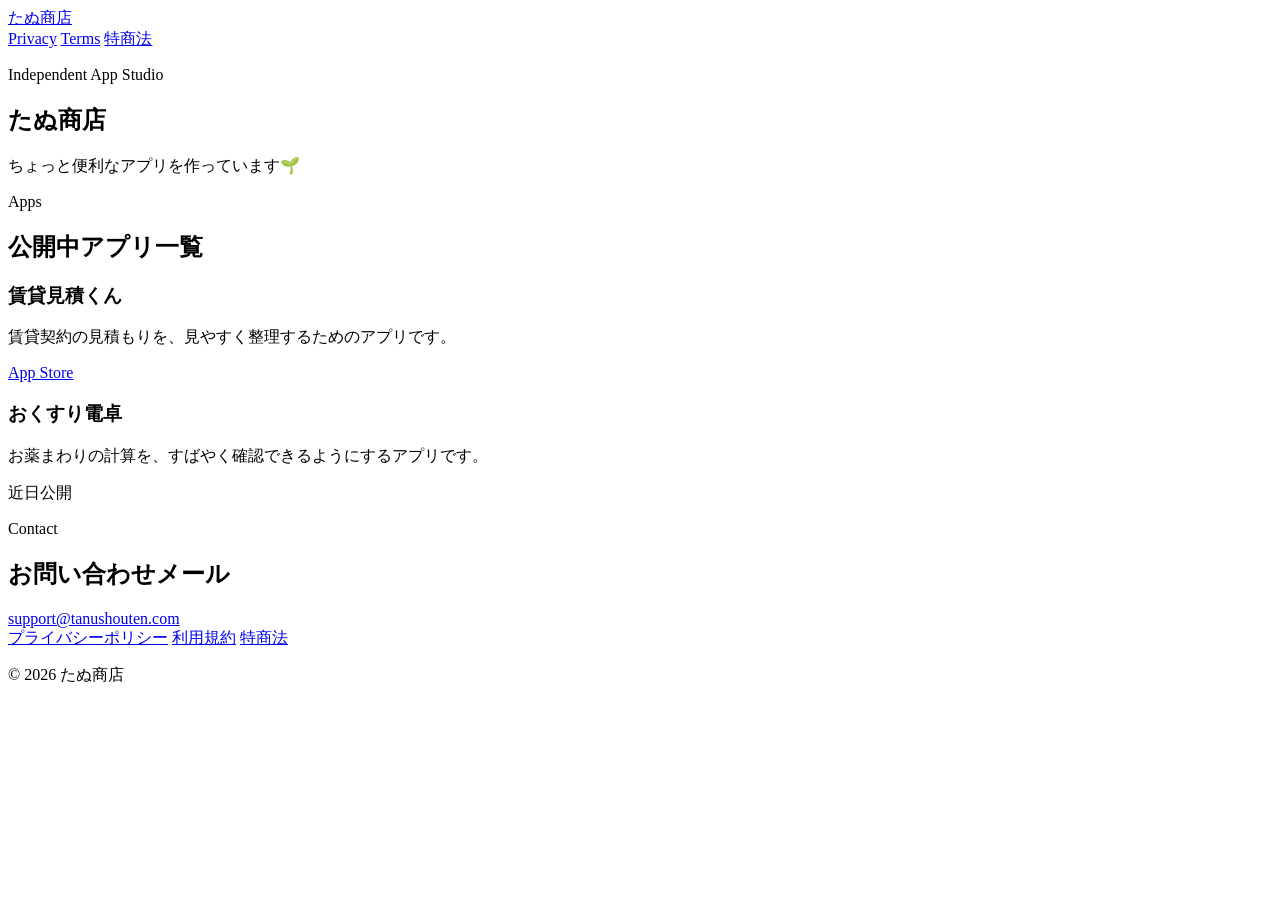
==== index.html @ c178c535 "Create index.html" ====
<!doctype html>
<html lang="ja">
  <head>
    <meta charset="utf-8">
    <meta name="viewport" content="width=device-width, initial-scale=1">
    <meta name="description" content="たぬ商店は、ちょっと便利なアプリを作っている個人開発者のサイトです。">
    <title>たぬ商店</title>
    <link rel="canonical" href="https://tanushouten.com/">
    <link rel="stylesheet" href="/assets/styles.css">
    <script src="/assets/script.js" defer></script>
  </head>
  <body>
    <header class="site-header">
      <a class="site-logo" href="/" aria-label="たぬ商店 トップへ">たぬ商店</a>
      <nav class="site-nav" aria-label="メインナビゲーション">
        <a href="/privacy/">Privacy</a>
        <a href="/terms/">Terms</a>
        <a href="/tokushoho/">特商法</a>
      </nav>
    </header>

    <main>
      <section class="hero section">
        <div class="hero-copy">
          <p class="eyebrow">Independent App Studio</p>
          <h1>たぬ商店</h1>
          <p class="lead">ちょっと便利なアプリを作っています🌱</p>
        </div>
      </section>

      <section class="section app-section" aria-labelledby="apps-title">
        <div class="section-heading">
          <p class="eyebrow">Apps</p>
          <h2 id="apps-title">公開中アプリ一覧</h2>
        </div>

        <div class="app-list">
          <article class="app-card">
            <div>
              <h3>賃貸見積くん</h3>
              <p>賃貸契約の見積もりを、見やすく整理するためのアプリです。</p>
            </div>
            <a class="button" href="https://apps.apple.com/jp/search?term=%E8%B3%83%E8%B2%B8%E8%A6%8B%E7%A9%8D%E3%81%8F%E3%82%93" aria-label="賃貸見積くんをApp Storeで見る">App Store</a>
          </article>

          <article class="app-card">
            <div>
              <h3>おくすり電卓</h3>
              <p>お薬まわりの計算を、すばやく確認できるようにするアプリです。</p>
            </div>
            <span class="status">近日公開</span>
          </article>
        </div>
      </section>

      <section class="section contact-section" aria-labelledby="contact-title">
        <div class="contact-box">
          <div>
            <p class="eyebrow">Contact</p>
            <h2 id="contact-title">お問い合わせメール</h2>
          </div>
          <a class="mail-link" data-mail-user="support" data-mail-domain="tanushouten.com" href="#">support@tanushouten.com</a>
        </div>
      </section>
    </main>

    <footer class="site-footer">
      <nav aria-label="フッターナビゲーション">
        <a href="/privacy/">プライバシーポリシー</a>
        <a href="/terms/">利用規約</a>
        <a href="/tokushoho/">特商法</a>
      </nav>
      <p>&copy; <span data-current-year>2026</span> たぬ商店</p>
    </footer>
  </body>
</html>
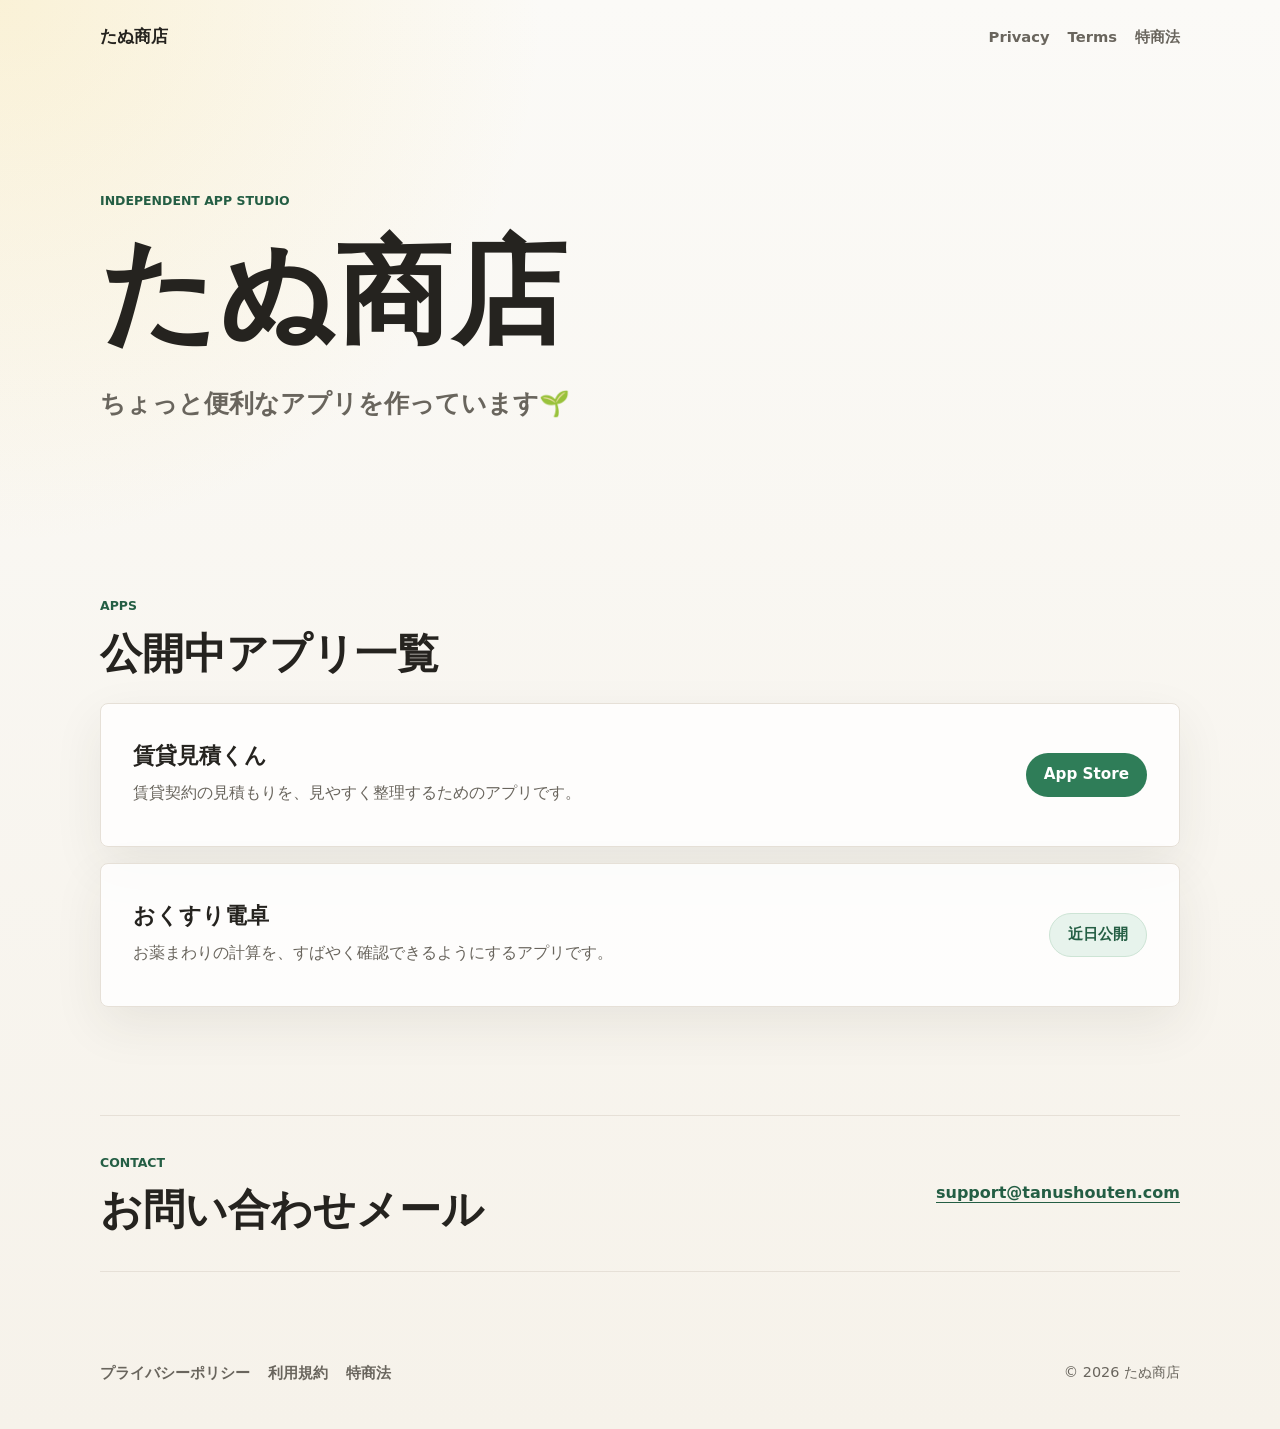
==== commit 08414412: "Update index.html" ====
--- a/index.html
+++ b/index.html
@@ -59,7 +59,7 @@
             <p class="eyebrow">Contact</p>
             <h2 id="contact-title">お問い合わせメール</h2>
           </div>
-          <a class="mail-link" data-mail-user="support" data-mail-domain="tanushouten.com" href="#">support@tanushouten.com</a>
+          <a class="mail-link" data-mail-user="support" data-mail-domain="tanushouten.com" href="#">taunshouten@gmail.com</a>
         </div>
       </section>
     </main>
--- a/assets/styles.css
+++ b/assets/styles.css
@@ -0,0 +1,316 @@
+:root {
+  --bg: #fbfaf7;
+  --surface: #ffffff;
+  --ink: #25231f;
+  --muted: #69655d;
+  --line: #e6e0d7;
+  --accent: #2f7d58;
+  --accent-dark: #245e44;
+  --accent-soft: #e7f3ec;
+  --warm: #f6d365;
+  --shadow: 0 18px 50px rgba(54, 47, 35, 0.08);
+}
+
+* {
+  box-sizing: border-box;
+}
+
+html {
+  color-scheme: light;
+  overflow-x: clip;
+}
+
+body {
+  width: 100%;
+  overflow-x: clip;
+  margin: 0;
+  color: var(--ink);
+  background:
+    radial-gradient(circle at top left, rgba(246, 211, 101, 0.22), transparent 34rem),
+    linear-gradient(180deg, #fbfaf7 0%, #f6f2ea 100%);
+  font-family: system-ui, -apple-system, BlinkMacSystemFont, "Segoe UI", sans-serif;
+  line-height: 1.7;
+}
+
+a {
+  color: inherit;
+}
+
+.site-header,
+.site-footer,
+.section,
+.legal-page {
+  width: min(1080px, calc(100% - 40px));
+  margin-inline: auto;
+}
+
+.site-header {
+  display: flex;
+  align-items: center;
+  justify-content: space-between;
+  gap: 20px;
+  padding: 22px 0;
+}
+
+.site-logo {
+  font-size: 1.08rem;
+  font-weight: 800;
+  text-decoration: none;
+}
+
+.site-nav,
+.site-footer nav {
+  display: flex;
+  flex-wrap: wrap;
+  gap: 8px 18px;
+  align-items: center;
+}
+
+.site-nav a,
+.site-footer a {
+  color: var(--muted);
+  font-size: 0.92rem;
+  font-weight: 700;
+  text-decoration: none;
+}
+
+.site-nav a:hover,
+.site-footer a:hover,
+.site-nav a[aria-current="page"] {
+  color: var(--accent-dark);
+}
+
+.hero {
+  display: grid;
+  min-height: 52svh;
+  place-items: center start;
+  padding: clamp(72px, 14vw, 150px) 0 clamp(56px, 9vw, 96px);
+}
+
+.hero-copy {
+  max-width: 720px;
+}
+
+.eyebrow {
+  margin: 0 0 12px;
+  color: var(--accent-dark);
+  font-size: 0.78rem;
+  font-weight: 800;
+  letter-spacing: 0;
+  text-transform: uppercase;
+}
+
+h1,
+h2,
+h3,
+p {
+  overflow-wrap: anywhere;
+}
+
+h1,
+h2,
+h3 {
+  margin: 0;
+  line-height: 1.2;
+}
+
+h1 {
+  font-size: clamp(3.2rem, 12vw, 7.2rem);
+  letter-spacing: 0;
+}
+
+.lead {
+  max-width: 620px;
+  margin: 22px 0 0;
+  color: var(--muted);
+  font-size: clamp(1.15rem, 3vw, 1.55rem);
+  font-weight: 700;
+}
+
+.section {
+  padding: 54px 0;
+}
+
+.section-heading {
+  margin-bottom: 24px;
+}
+
+.section-heading h2,
+.contact-box h2 {
+  font-size: clamp(1.8rem, 5vw, 2.6rem);
+}
+
+.app-list {
+  display: grid;
+  gap: 16px;
+}
+
+.app-card {
+  display: grid;
+  grid-template-columns: 1fr auto;
+  gap: 22px;
+  align-items: center;
+  min-height: 144px;
+  padding: clamp(22px, 4vw, 32px);
+  background: rgba(255, 255, 255, 0.82);
+  border: 1px solid var(--line);
+  border-radius: 8px;
+  box-shadow: var(--shadow);
+}
+
+.app-card h3 {
+  font-size: 1.35rem;
+}
+
+.app-card p {
+  max-width: 640px;
+  margin: 10px 0 0;
+  color: var(--muted);
+}
+
+.button,
+.status {
+  display: inline-flex;
+  align-items: center;
+  justify-content: center;
+  min-height: 44px;
+  padding: 0 18px;
+  border-radius: 999px;
+  font-size: 0.95rem;
+  font-weight: 800;
+  text-decoration: none;
+  white-space: nowrap;
+}
+
+.button {
+  color: #fff;
+  background: var(--accent);
+}
+
+.button:hover {
+  background: var(--accent-dark);
+}
+
+.status {
+  color: var(--accent-dark);
+  background: var(--accent-soft);
+  border: 1px solid #cde4d5;
+}
+
+.contact-box {
+  display: flex;
+  align-items: center;
+  justify-content: space-between;
+  gap: 24px;
+  padding: clamp(24px, 5vw, 36px) 0;
+  border-top: 1px solid var(--line);
+  border-bottom: 1px solid var(--line);
+}
+
+.mail-link {
+  color: var(--accent-dark);
+  font-weight: 800;
+  text-decoration-thickness: 0.08em;
+  text-underline-offset: 0.22em;
+}
+
+.site-footer {
+  display: flex;
+  align-items: center;
+  justify-content: space-between;
+  gap: 20px;
+  padding: 34px 0 44px;
+  color: var(--muted);
+  font-size: 0.9rem;
+}
+
+.site-footer p {
+  margin: 0;
+}
+
+.legal-page {
+  padding: clamp(54px, 9vw, 92px) 0;
+}
+
+.legal-content {
+  max-width: 840px;
+}
+
+.legal-content h1 {
+  font-size: clamp(2.2rem, 7vw, 4rem);
+}
+
+.updated {
+  margin: 16px 0 42px;
+  color: var(--muted);
+}
+
+.legal-content section {
+  padding: 26px 0;
+  border-top: 1px solid var(--line);
+}
+
+.legal-content h2 {
+  font-size: 1.15rem;
+}
+
+.legal-content p {
+  margin: 12px 0 0;
+  color: var(--muted);
+}
+
+.legal-table {
+  margin: 40px 0 0;
+  border-top: 1px solid var(--line);
+}
+
+.legal-table div {
+  display: grid;
+  grid-template-columns: minmax(160px, 0.34fr) 1fr;
+  gap: 20px;
+  padding: 18px 0;
+  border-bottom: 1px solid var(--line);
+}
+
+.legal-table dt {
+  font-weight: 800;
+}
+
+.legal-table dd {
+  margin: 0;
+  color: var(--muted);
+}
+
+@media (max-width: 720px) {
+  .site-header,
+  .site-footer,
+  .section,
+  .legal-page {
+    width: min(100% - 28px, 1080px);
+  }
+
+  .site-header,
+  .site-footer,
+  .contact-box {
+    align-items: flex-start;
+    flex-direction: column;
+  }
+
+  .hero {
+    min-height: 48svh;
+  }
+
+  .app-card {
+    grid-template-columns: 1fr;
+  }
+
+  .button,
+  .status {
+    width: fit-content;
+  }
+
+  .legal-table div {
+    grid-template-columns: 1fr;
+    gap: 6px;
+  }
+}
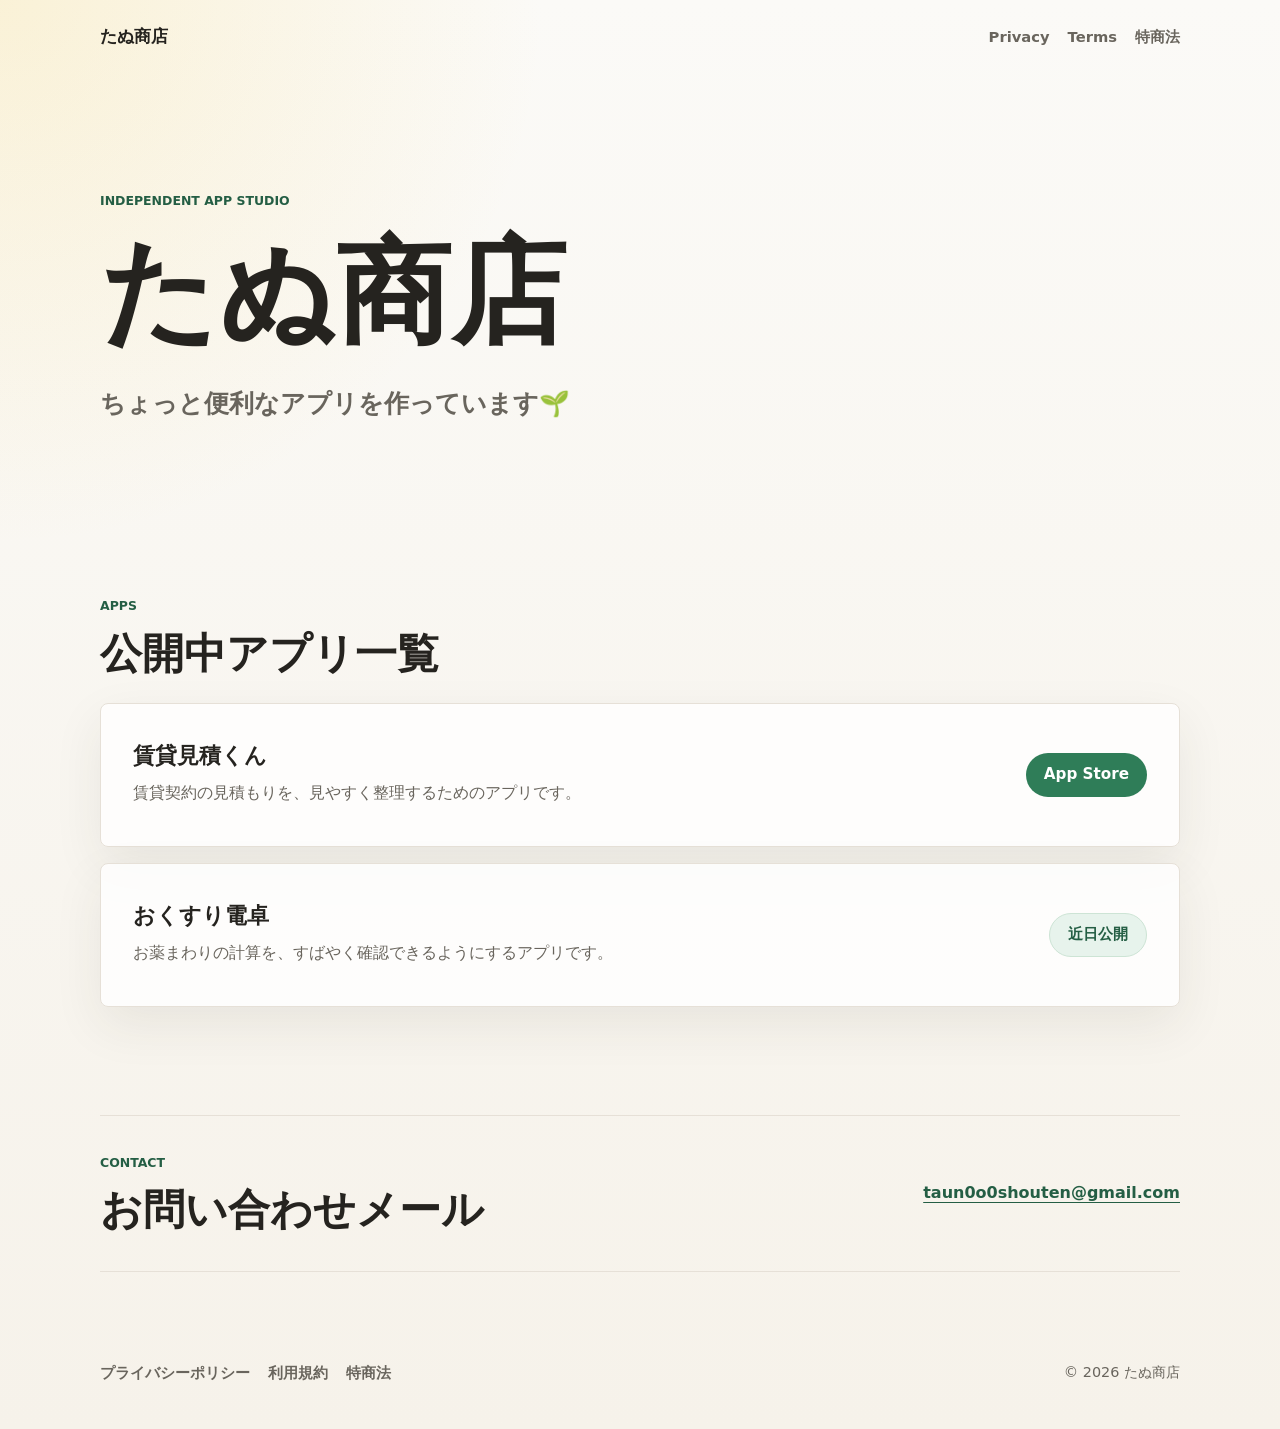
==== commit 1ac3e62b: "Update index.html" ====
--- a/index.html
+++ b/index.html
@@ -59,7 +59,7 @@
             <p class="eyebrow">Contact</p>
             <h2 id="contact-title">お問い合わせメール</h2>
           </div>
-          <a class="mail-link" data-mail-user="support" data-mail-domain="tanushouten.com" href="#">taunshouten@gmail.com</a>
+          <a class="mail-link" data-mail-user="taun0o0shouten" data-mail-domain="gmail.com" href="#">taun0o0shouten@gmail.com</a>
         </div>
       </section>
     </main>
